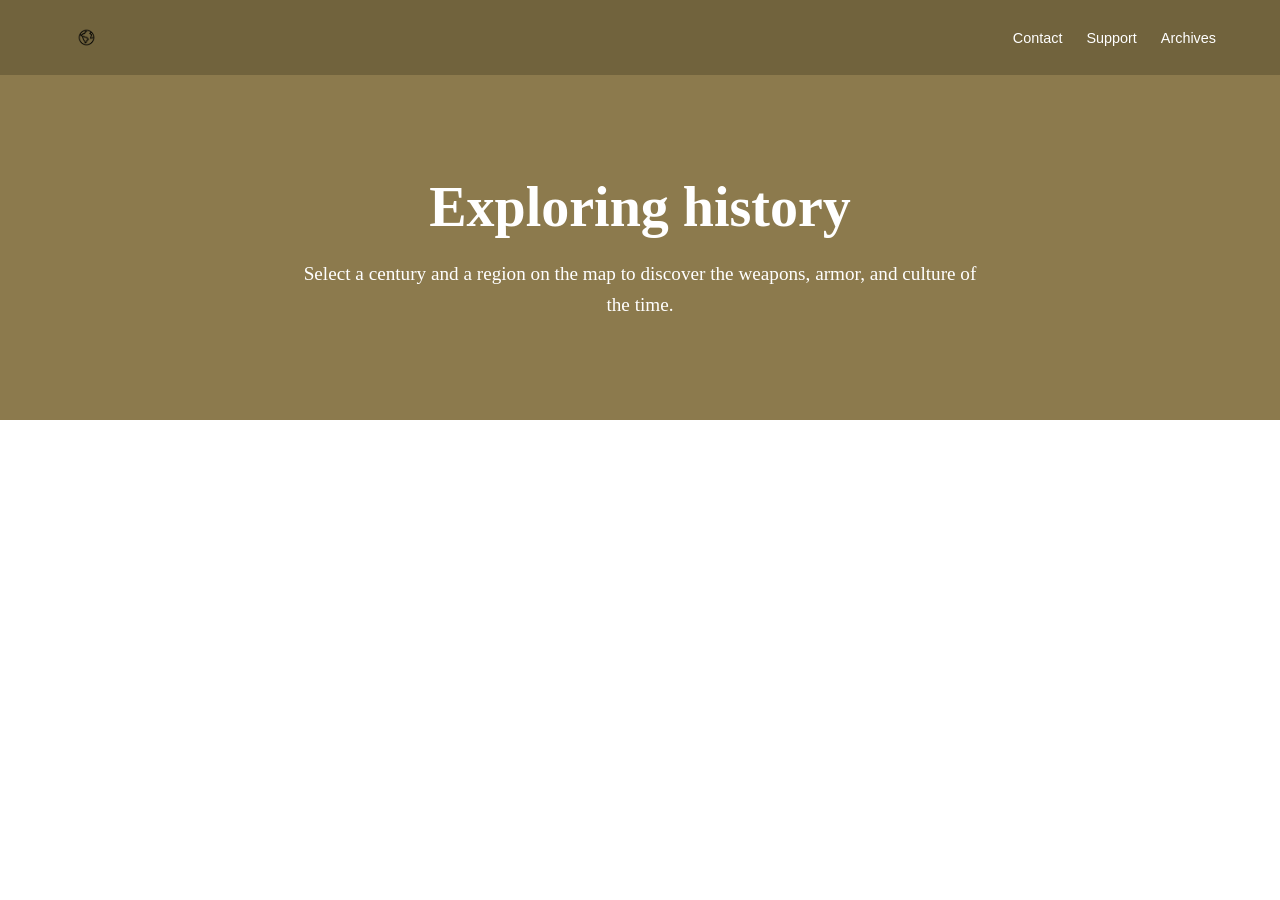
==== html/index.html @ c7e79646 "Created header + hero, subject to change" ====
<!DOCTYPE html>
<html lang="en">
<head>
    <meta charset="UTF-8">
    <meta name="viewport" content="width=device-width, initial-scale=1.0">
    <title>Codex</title>
    <link rel="stylesheet" href="../css/style.css">
</head>
<body>
    <header>
    <div class="logo-container">
        <img src="../Assets/MiniWorld.png" class="header-logo">
        <span class="site-name"></span>
    </div>
    <nav>
        <a href="#">Contact</a>
        <a href="#">Support</a>
        <a href="#">Archives</a>
    </nav>
    </header>

    <section class="hero">
    <h1>Exploring history</h1>
    <p>Select a century and a region on the map to discover the weapons, armor, and culture of the time.</p>
    </section>

    <section>

    </section>
    <main>

    </main>
    <section>

    </section>
</body>
</html>
---- css/style.css ----
* {
    margin: 0;
    padding: 0;
    box-sizing: border-box;
}


header {
    background-color: rgb(113, 99, 61);
    display: flex;
    justify-content: space-between;
    align-items: center;
    padding: 15px 5%;
}

.logo-container {
    display: flex;
    align-items: center;
    gap: 15px;
}

.header-logo {
    height: 45px;
    width: auto;
}

.site-name {
    font-weight: bold;
    color: white;
    letter-spacing: 2px;
    font-family: serif;
}

nav a {
    color: white;
    text-decoration: none;
    margin-left: 20px;
    font-family: sans-serif;
    font-size: 0.9rem;
}

/* 2. Hero Section Styles */
.hero {
    background-color: rgb(140, 122, 77);
    text-align: center;
    padding: 100px 20px;
    color: white;
    font-family: serif;
}

.hero h1 {
    font-size: 3.5rem;
    margin-bottom: 20px;
}

.hero p {
    font-size: 1.2rem;
    max-width: 700px;
    margin: 0 auto;
    line-height: 1.6;
}
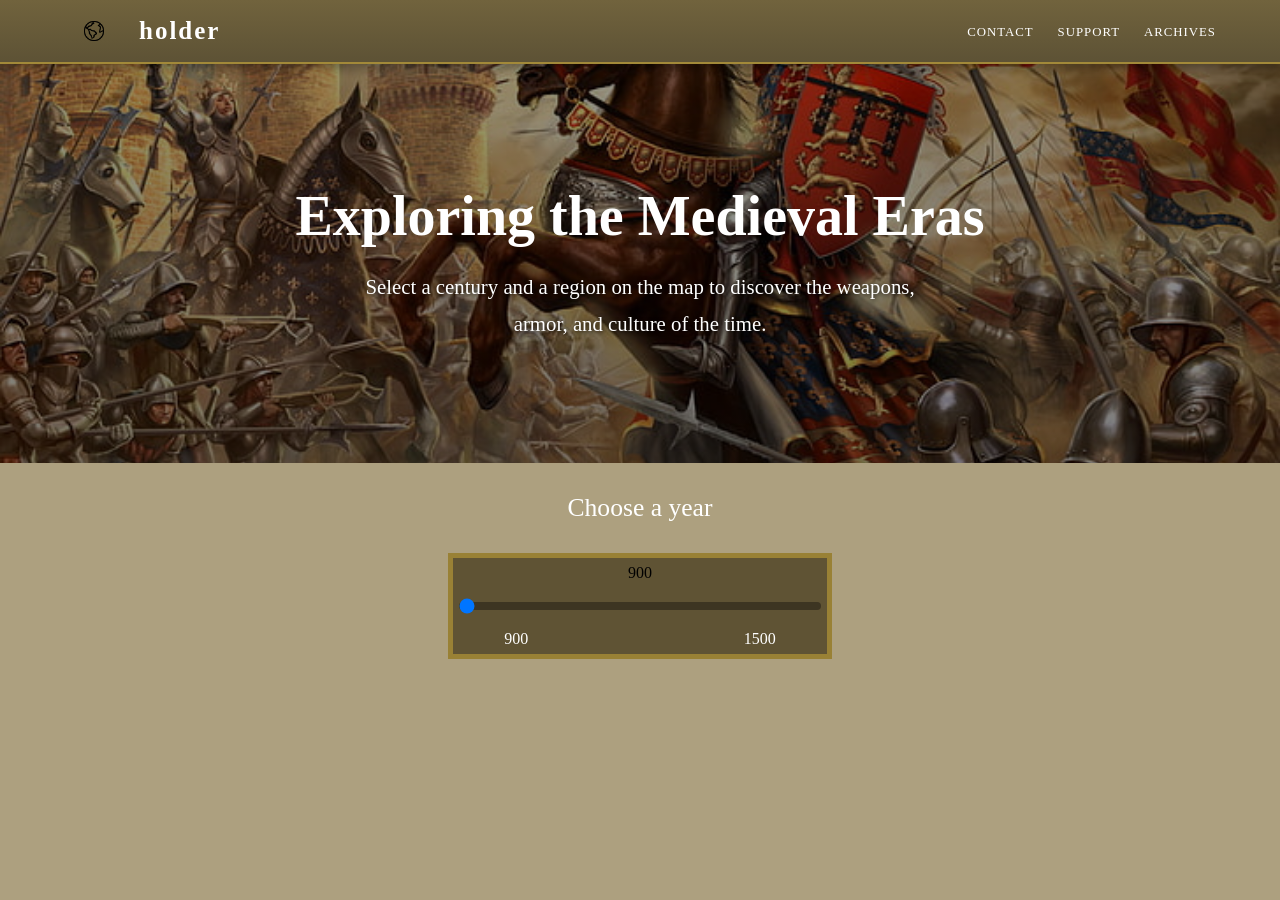
==== commit 034256e5: "added timeline" ====
--- a/html/index.html
+++ b/html/index.html
@@ -10,7 +10,7 @@
     <header>
     <div class="logo-container">
         <img src="../Assets/MiniWorld.png" class="header-logo">
-        <span class="site-name"></span>
+        <span class="site-name">holder</span>
     </div>
     <nav>
         <a href="#">Contact</a>
@@ -20,18 +20,24 @@
     </header>
 
     <section class="hero">
-    <h1>Exploring history</h1>
-    <p>Select a century and a region on the map to discover the weapons, armor, and culture of the time.</p>
+        <div class="hero-bg"></div> <h1>Exploring the Medieval Eras</h1>
+        <p>Select a century and a region on the map to discover the weapons, armor, and culture of the time.</p>
     </section>
 
-    <section>
+    <p class="before-time">Choose a year</p>
 
-    </section>
-    <main>
-
-    </main>
-    <section>
-
-    </section>
+    <div class="timeline-container">
+        <div class="slider-wrapper">
+            <div id="bubble" class="year-bubble">900</div> </div>
+            <input type="range" min="900" max="1500" value="900" class="timeline-slider" id="year-slider">
+        
+            <div class="timeline-markers">
+                <span>900</span>
+                <span>1500</span>
+            </div>
+        </div>
+    </div>
+   <main>
 </body>
+   </main>
 </html>
--- a/css/style.css
+++ b/css/style.css
@@ -1,3 +1,7 @@
+body {
+    background-color: rgb(173, 160, 127);
+    
+}
 
 * {
     margin: 0;
@@ -11,7 +15,12 @@
     display: flex;
     justify-content: space-between;
     align-items: center;
-    padding: 15px 5%;
+    padding: 1px 5%;
+    position: sticky;
+    background: linear-gradient(to bottom, rgb(113, 99, 61), rgb(93, 82, 53));
+    border-bottom: 2px solid rgba(212, 175, 55, 0.5);
+    box-shadow: 0 4px 10px rgba(0, 0, 0, 0.3);
+    z-index: 10;
 }
 
 .logo-container {
@@ -21,7 +30,7 @@
 }
 
 .header-logo {
-    height: 45px;
+    height: 60px;
     width: auto;
 }
 
@@ -30,23 +39,74 @@
     color: white;
     letter-spacing: 2px;
     font-family: serif;
+    font-size: 25px;
 }
 
 nav a {
     color: white;
     text-decoration: none;
     margin-left: 20px;
-    font-family: sans-serif;
-    font-size: 0.9rem;
+    font-family: serif;
+    font-size: 1rem;
+    text-transform: uppercase;
+    letter-spacing: 1px;
+    font-size: 0.8rem;
+    transition: color 0.3s ease;
+}
+nav a:hover {
+    color: #d4af37;
 }
 
-/* 2. Hero Section Styles */
 .hero {
-    background-color: rgb(140, 122, 77);
+    position: relative;
     text-align: center;
-    padding: 100px 20px;
+    padding: 120px 20px;
     color: white;
     font-family: serif;
+    overflow: hidden;
+    margin-bottom: 20px;
+}
+
+.hero-bg {
+    position: absolute;
+    top: 0;
+    left: 0;
+    width: 100%;
+    height: 100%;
+    background: linear-gradient(rgba(0, 0, 0, 0.4), rgba(0, 0, 0, 0.515)), 
+                url("../Assets/HeroBackground.jpg") center/cover no-repeat;
+    z-index: 0;
+    transition: transform 2s ease;
+}
+
+.hero::after {
+    content: "";
+    position: absolute;
+    top: 0;
+    left: 0;
+    width: 100%;
+    height: 100%;
+
+    background: linear-gradient(to bottom, rgba(0,0,0,0) 30%, rgba(30, 30, 25, 0.516) 100%);
+    
+
+    opacity: 0; 
+    
+    transition: opacity 0.8s ease; 
+    z-index: 1;
+}
+
+.hero:hover .hero-bg {
+    transform: scale(1.1); 
+}
+
+.hero:hover::after {
+    opacity: 1; 
+}
+
+.hero h1, .hero p {
+    position: relative;
+    z-index: 2;
 }
 
 .hero h1 {
@@ -55,8 +115,79 @@
 }
 
 .hero p {
-    font-size: 1.2rem;
-    max-width: 700px;
+    font-size: 1.3rem;
+    line-height: 1.8;
+    max-width: 600px;
     margin: 0 auto;
-    line-height: 1.6;
+    text-shadow: 1px 1px 4px rgba(0, 0, 0, 0.8);
+}
+
+.before-time {
+    text-align: center;
+    margin-bottom: 30px;
+    margin-top: 30px;
+    color: white;
+    font-family: serif;
+    font-size: 1.6rem;
+}
+/* the time thing*/
+
+.timeline-container {
+    display: flex;
+    flex-direction: column;
+    position: relative; 
+    width: 30%;
+    max-width: 1000px;
+    margin: 0 auto; 
+    padding: 6px;
+    align-items: center;
+    background-color: rgb(95, 83, 52);
+    border: 5px solid rgba(212, 175, 55, 0.5);
+}
+
+.timeline-slider {
+    -webkit-appearance: none;
+    appearance: none;
+    width: 70%;
+    height: 10px;
+    background: #3d3522;
+    border-radius: 5px;
+    outline: none;
+    cursor: pointer;
+    margin: 20px 0;
+}
+
+.timeline-markers {
+    display: flex;
+    color: white;
+    justify-content: space-between;
+    width: 75%
+}
+.slider-wrapper {
+    display: flex;
+    align-items: center; /* Vertically aligns text and slider */
+    justify-content: center;
+    gap: 20px;           /* Space between the years and the slider bar */
+    width: 100%;
+    position: relative;
+}
+
+.input-container {
+    position: relative;
+    flex-grow: 1;        /* This makes the slider bar stretch to fill the space */
+}
+
+.timeline-slider {
+    width: 100%;         /* Ensures the bar fills the flex space */
+    -webkit-appearance: none;
+    height: 8px;
+    background: #3d3522;
+    border-radius: 5px;
+}
+
+.year-label {
+    color: white;
+    font-family: serif;
+    font-weight: bold;
+    min-width: 40px;     /* Keeps the labels from shifting */
 }
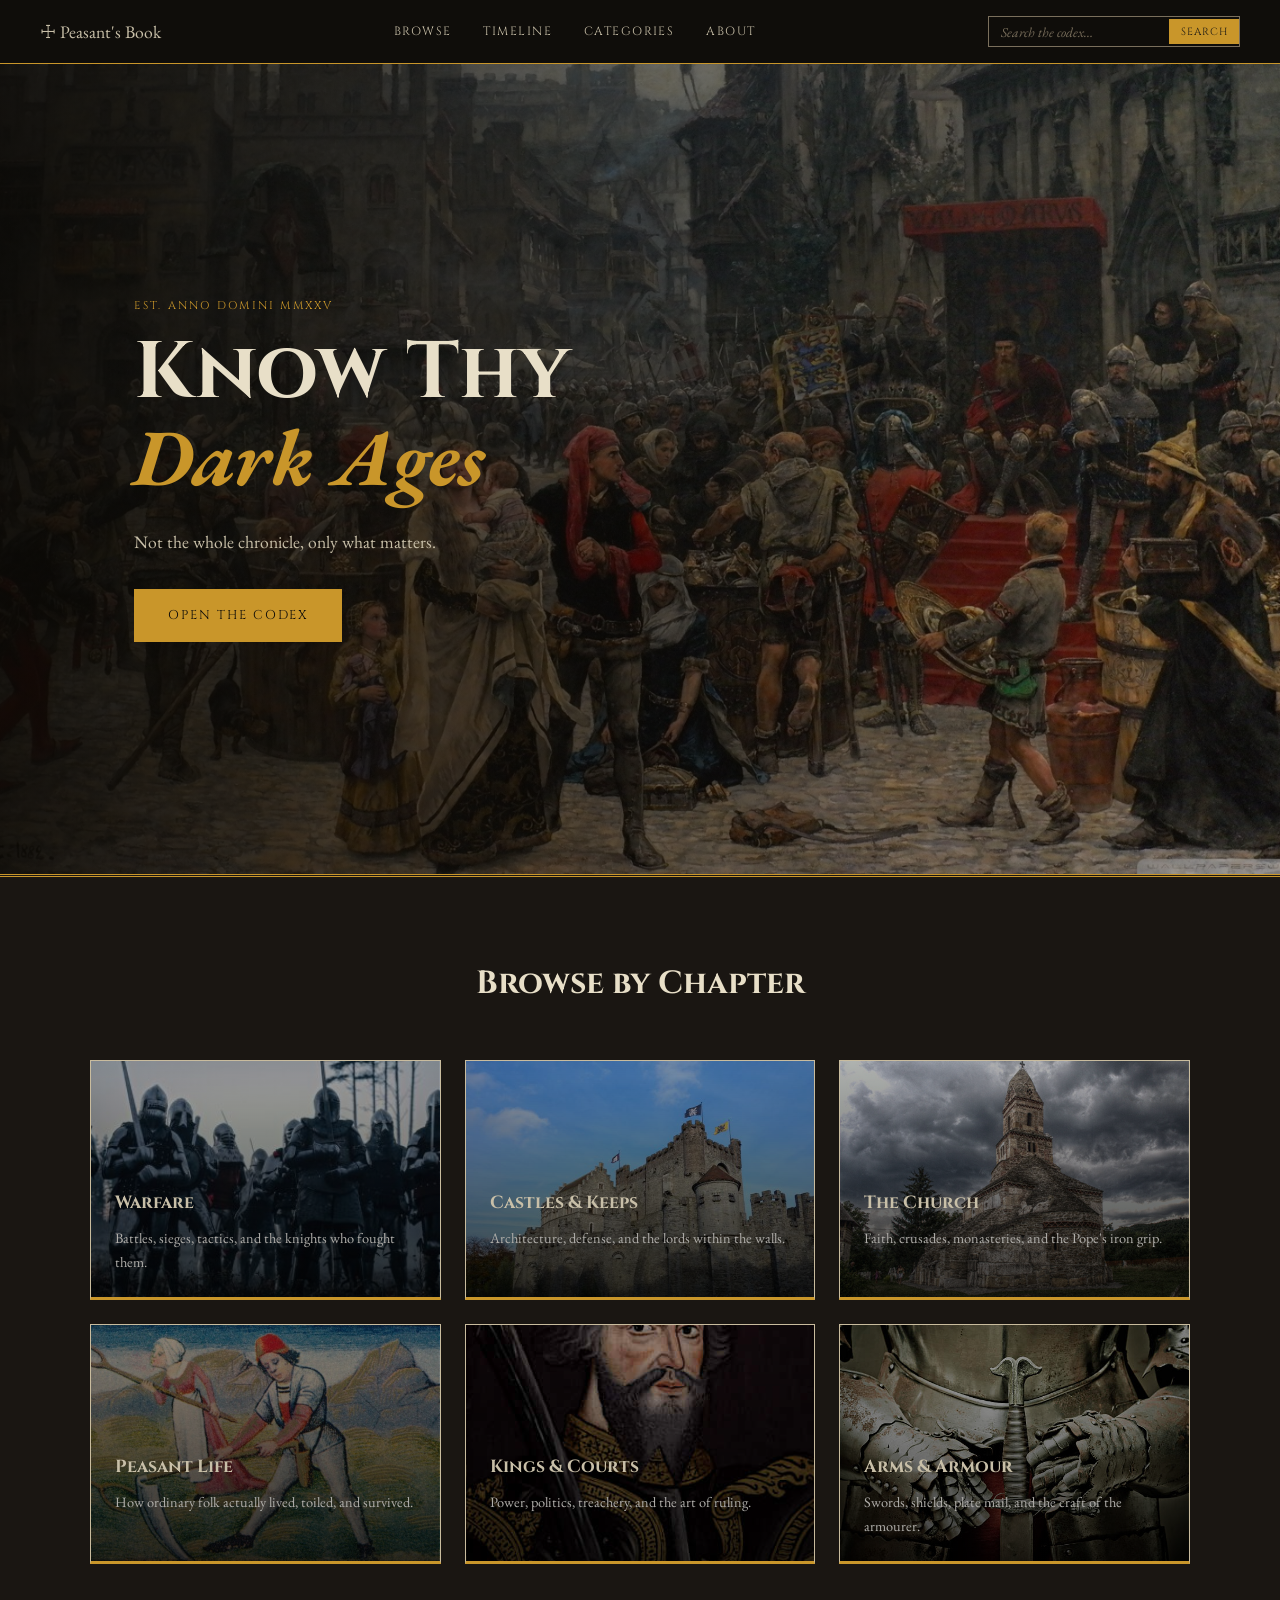
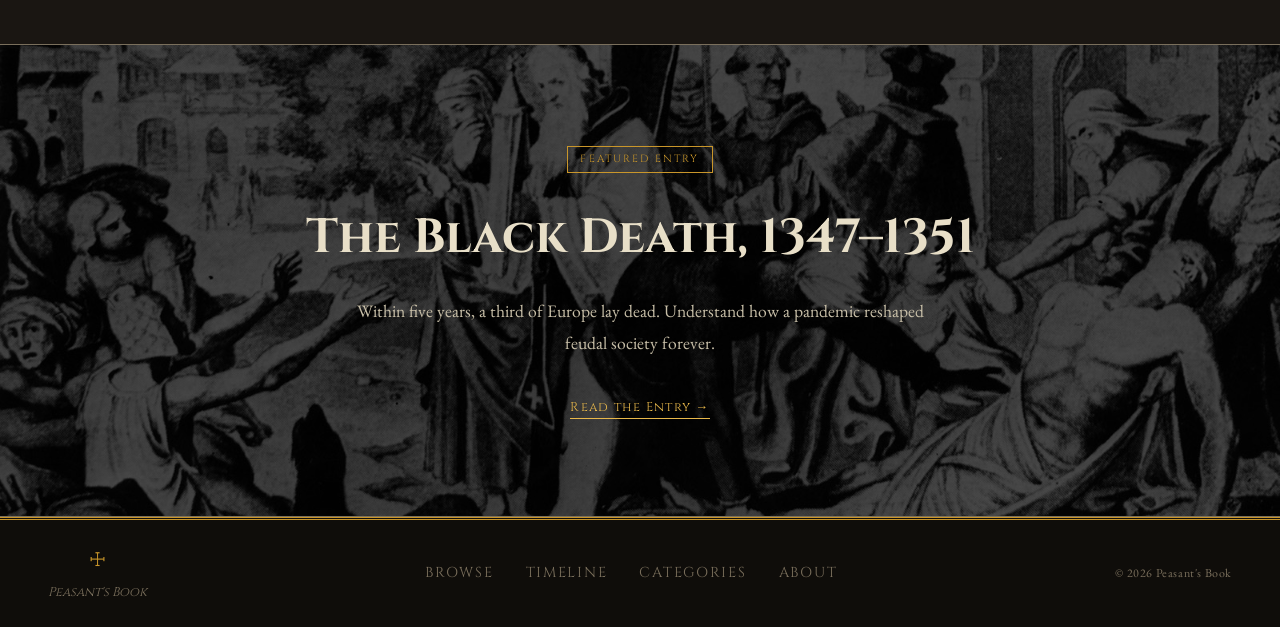
==== commit c124ff4d: "redesign" ====
--- a/html/index.html
+++ b/html/index.html
@@ -3,41 +3,112 @@
 <head>
     <meta charset="UTF-8">
     <meta name="viewport" content="width=device-width, initial-scale=1.0">
-    <title>Codex</title>
+    <title>Peasant's Book — A Medieval Codex</title>
+    <link rel="preconnect" href="https://fonts.googleapis.com">
+    <link rel="preconnect" href="https://fonts.gstatic.com" crossorigin>
+    <link href="https://fonts.googleapis.com/css2?family=Cinzel:wght@400;700&family=EB+Garamond:ital,wght@0,400;1,400&display=swap" rel="stylesheet">
     <link rel="stylesheet" href="../css/style.css">
 </head>
 <body>
     <header>
-    <div class="logo-container">
-        <img src="../Assets/MiniWorld.png" class="header-logo">
-        <span class="site-name">holder</span>
-    </div>
-    <nav>
-        <a href="#">Contact</a>
-        <a href="#">Support</a>
-        <a href="#">Archives</a>
-    </nav>
+        <div class="header-inner">
+            <div class="logo">
+                <span>☩</span>
+                <span>Peasant's Book</span>
+            </div>
+
+            <nav>
+                <a href="#">Browse</a>
+                <a href="#">Timeline</a>
+                <a href="#">Categories</a>
+                <a href="#">About</a>
+            </nav>
+
+            <div class="nav-search">
+                <input type="text" placeholder="Search the codex…">
+                <button>Search</button>
+            </div>
+        </div>
     </header>
 
     <section class="hero">
-        <div class="hero-bg"></div> <h1>Exploring the Medieval Eras</h1>
-        <p>Select a century and a region on the map to discover the weapons, armor, and culture of the time.</p>
+        <div class="hero-overlay"></div>
+        <div class="hero-content">
+            <p>Est. Anno Domini MMXXV</p>
+            <h1>Know Thy <em>Dark Ages</em></h1>
+            <p>Not the whole chronicle, only what matters.</p>
+            <a href="#">Open the Codex</a>
+        </div>
     </section>
 
-    <p class="before-time">Choose a year</p>
+    <section class="categories">
 
-    <div class="timeline-container">
-        <div class="slider-wrapper">
-            <div id="bubble" class="year-bubble">900</div> </div>
-            <input type="range" min="900" max="1500" value="900" class="timeline-slider" id="year-slider">
-        
-            <div class="timeline-markers">
-                <span>900</span>
-                <span>1500</span>
+        <h2>Browse by Chapter</h2>
+
+        <div class="cards-grid">
+
+            <div class="card card-warfare">
+                <h3>Warfare</h3>
+                <p>Battles, sieges, tactics, and the knights who fought them.</p>
+            </div>
+
+            <div class="card card-castles">
+                <h3>Castles & Keeps</h3>
+                <p>Architecture, defense, and the lords within the walls.</p>
+            </div>
+
+            <div class="card card-church">
+                <h3>The Church</h3>
+                <p>Faith, crusades, monasteries, and the Pope's iron grip.</p>
+            </div>
+
+            <div class="card card-peasant">
+                <h3>Peasant Life</h3>
+                <p>How ordinary folk actually lived, toiled, and survived.</p>
+            </div>
+
+            <div class="card card-kings">
+                <h3>Kings & Courts</h3>
+                <p>Power, politics, treachery, and the art of ruling.</p>
+            </div>
+
+            <div class="card card-arms">
+                <h3>Arms & Armour</h3>
+                <p>Swords, shields, plate mail, and the craft of the armourer.</p>
             </div>
         </div>
-    </div>
-   <main>
+
+    </section>
+
+    <section class="featured">
+
+        <span>Featured Entry</span>
+        <h2>The Black Death, 1347–1351</h2>
+        <p>Within five years, a third of Europe lay dead. Understand how a pandemic reshaped feudal society forever.</p>
+        <a href="#">Read the Entry →</a>
+
+    </section>
+
+    <footer>
+
+        <div class="footer-inner">
+
+            <div class="footer-brand">
+                <span>☩</span>
+                <p>Peasant's Book</p>
+            </div>
+
+            <nav class="footer-nav">
+                <a href="#">Browse</a>
+                <a href="#">Timeline</a>
+                <a href="#">Categories</a>
+                <a href="#">About</a>
+            </nav>
+
+            <p class="footer-copy">© 2026 Peasant's Book</p>
+
+        </div>
+
+    </footer>
 </body>
-   </main>
 </html>
--- a/css/style.css
+++ b/css/style.css
@@ -1,193 +1,408 @@
-body {
-    background-color: rgb(173, 160, 127);
-    
-}
-
-* {
+:root {
+    --bg-dark:     #0f0d0a;
+    --parchment:   #e8dfc8;
+    --gold:        #c9962a;
+    --gold-light:  #e8b84b;
+    --ink:         #1e1a14;
+    --text-light:  #c8bfa8;
+    --text-dim:    #7a6f5c;
+
+    --font-display: 'Cinzel', serif;
+    --font-body:    'EB Garamond', serif;
+}
+
+*, *::before, *::after {
+    box-sizing: border-box;
     margin: 0;
     padding: 0;
-    box-sizing: border-box;
-}
-
+}
+
+body {
+    background-color: var(--bg-dark);
+    color: var(--text-light);
+    font-family: var(--font-body);
+    font-size: 1.1rem;
+    line-height: 1.7;
+}
+
+a {
+    color: inherit;
+    text-decoration: none;
+}
 
 header {
-    background-color: rgb(113, 99, 61);
-    display: flex;
+    background-color: var(--bg-dark);
+    border-bottom: 1px solid var(--gold);
+    padding: 1rem 2rem;
+}
+
+.header-inner {
+    display: flex;
+    align-items: center;
     justify-content: space-between;
+    max-width: 1200px;
+    margin: 0 auto;
+}
+
+nav {
+    display: flex;
+    gap: 2rem;
+}
+
+nav a {
+    font-family: var(--font-display);
+    font-size: 0.75rem;
+    letter-spacing: 0.12em;
+    text-transform: uppercase;
+    color: var(--text-light);
+}
+
+nav a:hover {
+    color: var(--gold-light);
+}
+
+.nav-search {
+    display: flex;
     align-items: center;
-    padding: 1px 5%;
-    position: sticky;
-    background: linear-gradient(to bottom, rgb(113, 99, 61), rgb(93, 82, 53));
-    border-bottom: 2px solid rgba(212, 175, 55, 0.5);
-    box-shadow: 0 4px 10px rgba(0, 0, 0, 0.3);
-    z-index: 10;
-}
-
-.logo-container {
+    border: 1px solid var(--text-dim);
+    overflow: hidden;
+}
+
+.nav-search input {
+    background: transparent;
+    border: none;
+    outline: none;
+    color: var(--text-light);
+    font-family: var(--font-body);
+    font-style: italic;
+    font-size: 0.85rem;
+    padding: 0.35rem 0.7rem;
+    width: 180px;
+}
+
+.nav-search input::placeholder {
+    color: var(--text-dim);
+}
+
+.nav-search button {
+    background: var(--gold);
+    border: none;
+    cursor: pointer;
+    padding: 0.35rem 0.7rem;
+    color: var(--ink);
+    font-family: var(--font-display);
+    font-size: 0.65rem;
+    letter-spacing: 0.1em;
+    text-transform: uppercase;
+}
+
+.nav-search button:hover {
+    background: var(--gold-light);
+}
+
+.nav-search:focus-within {
+    border-color: var(--gold);
+}
+
+.hero {
+    min-height: 90vh;
     display: flex;
     align-items: center;
-    gap: 15px;
-}
-
-.header-logo {
-    height: 60px;
-    width: auto;
-}
-
-.site-name {
-    font-weight: bold;
-    color: white;
-    letter-spacing: 2px;
-    font-family: serif;
-    font-size: 25px;
-}
-
-nav a {
-    color: white;
-    text-decoration: none;
-    margin-left: 20px;
-    font-family: serif;
-    font-size: 1rem;
-    text-transform: uppercase;
-    letter-spacing: 1px;
-    font-size: 0.8rem;
-    transition: color 0.3s ease;
-}
-nav a:hover {
-    color: #d4af37;
-}
-
-.hero {
+    background-color: #2a1f10;
+    background-image: url('../Assets/hero-bg-v2.jpg');
+    background-size: cover;
+    background-position: center;
     position: relative;
-    text-align: center;
-    padding: 120px 20px;
-    color: white;
-    font-family: serif;
-    overflow: hidden;
-    margin-bottom: 20px;
-}
-
-.hero-bg {
+}
+
+.hero-overlay {
     position: absolute;
     top: 0;
     left: 0;
-    width: 100%;
-    height: 100%;
-    background: linear-gradient(rgba(0, 0, 0, 0.4), rgba(0, 0, 0, 0.515)), 
-                url("../Assets/HeroBackground.jpg") center/cover no-repeat;
-    z-index: 0;
-    transition: transform 2s ease;
-}
-
-.hero::after {
-    content: "";
-    position: absolute;
-    top: 0;
-    left: 0;
-    width: 100%;
-    height: 100%;
-
-    background: linear-gradient(to bottom, rgba(0,0,0,0) 30%, rgba(30, 30, 25, 0.516) 100%);
-    
-
-    opacity: 0; 
-    
-    transition: opacity 0.8s ease; 
+    right: 0;
+    bottom: 0;
+    background: linear-gradient(
+        to right,
+        rgba(10, 8, 5, 0.92) 0%,
+        rgba(10, 8, 5, 0.3) 100%
+    );
+}
+
+.hero-content {
+    position: relative;
     z-index: 1;
-}
-
-.hero:hover .hero-bg {
-    transform: scale(1.1); 
-}
-
-.hero:hover::after {
-    opacity: 1; 
-}
-
-.hero h1, .hero p {
-    position: relative;
-    z-index: 2;
-}
-
-.hero h1 {
-    font-size: 3.5rem;
-    margin-bottom: 20px;
-}
-
-.hero p {
-    font-size: 1.3rem;
+    padding: 4rem 2rem;
+    max-width: 580px;
+    margin-left: 8vw;
+}
+
+.hero-content p:first-child {
+    font-family: var(--font-display);
+    font-size: 0.7rem;
+    letter-spacing: 0.2em;
+    text-transform: uppercase;
+    color: var(--gold);
+    margin-bottom: 1rem;
+}
+
+.hero-content h1 {
+    font-family: var(--font-display);
+    font-size: 5rem;
+    color: var(--parchment);
+    line-height: 1.05;
+    margin-bottom: 1.5rem;
+}
+
+.hero-content h1 em {
+    color: var(--gold);
+    font-family: var(--font-body);
+    font-style: italic;
+}
+
+.hero-content p:last-of-type {
+    color: var(--text-light);
+    max-width: 420px;
+    margin-bottom: 2rem;
+}
+
+.hero-content a {
+    display: inline-block;
+    font-family: var(--font-display);
+    font-size: 0.8rem;
+    letter-spacing: 0.15em;
+    text-transform: uppercase;
+    color: var(--bg-dark);
+    background-color: var(--gold);
+    padding: 0.85rem 2rem;
+    border: 2px solid var(--gold);
+    transition: 0.4s;
+}
+
+.hero-content a:hover {
+    background-color: transparent;
+    color: var(--gold-light);
+    border-color: var(--gold-light);
+}
+
+.categories {
+    background-color: #1a1612;
+    border-top: 3px double var(--gold);
+    padding: 5rem 2rem;
+}
+
+.categories h2 {
+    font-family: var(--font-display);
+    font-size: 2rem;
+    color: var(--parchment);
+    text-align: center;
+    margin-bottom: 3rem;
+}
+
+.cards-grid {
+    display: grid;
+    grid-template-columns: repeat(3, 1fr);
+    gap: 1.5rem;
+    max-width: 1100px;
+    margin: 0 auto;
+}
+
+.card {
+    color: var(--text-light);
+    padding: 8rem 1.5rem 1.5rem;
+    border: 1px solid #c9bc9e;
+    border-bottom: 3px solid var(--gold);
+    transition: transform 0.25s ease, box-shadow 0.25s ease;
+}
+
+.card-warfare {
+    background-image: linear-gradient(
+        to bottom,
+        rgba(0, 0, 0, 0.3) 0%,
+        rgba(0, 0, 0, 0.75) 100%
+    ), url('../Assets/warfare.jpg');
+    background-size: cover;
+    background-position: center;
+}
+
+.card-castles {
+    background-image: linear-gradient(
+        to bottom,
+        rgba(0, 0, 0, 0.3) 0%,
+        rgba(0, 0, 0, 0.75) 100%
+    ), url('../Assets/castles.jpg');
+    background-size: cover;
+    background-position: center;
+}
+
+.card-church {
+    background-image: linear-gradient(
+        to bottom,
+        rgba(0, 0, 0, 0.3) 0%,
+        rgba(0, 0, 0, 0.75) 100%
+    ), url('../Assets/church.jpg');
+    background-size: cover;
+    background-position: center;
+}
+
+.card-peasant {
+    background-image: linear-gradient(
+        to bottom,
+        rgba(0, 0, 0, 0.3) 0%,
+        rgba(0, 0, 0, 0.75) 100%
+    ), url('../Assets/peasant.jpg');
+    background-size: cover;
+    background-position: center;
+}
+
+.card-kings {
+    background-image: linear-gradient(
+        to bottom,
+        rgba(0, 0, 0, 0.3) 0%,
+        rgba(0, 0, 0, 0.75) 100%
+    ), url('../Assets/kings.jpg');
+    background-size: cover;
+    background-position: center;
+}
+
+.card-arms {
+    background-image: linear-gradient(
+        to bottom,
+        rgba(0, 0, 0, 0.3) 0%,
+        rgba(0, 0, 0, 0.75) 100%
+    ), url('../Assets/arms.jpg');
+    background-size: cover;
+    background-position: center;
+}
+
+.card h3 {
+    font-family: var(--font-display);
+    font-size: 1.1rem;
+    margin-bottom: 0.5rem;
+}
+
+.card p {
+    font-size: 0.9rem;
+    line-height: 1.6;
+    color: #b0aeaa;
+}
+
+.card:hover {
+    transform: translateY(-4px);
+    box-shadow: 0 12px 30px rgba(0, 0, 0, 0.5);
+}
+
+.featured {
+    background-color: var(--bg-dark);
+    background-image: linear-gradient(
+        rgba(0, 0, 0, 0.7) 0%,
+        rgba(0, 0, 0, 0.7) 100%
+    ), url('../Assets/black-death.jpg');
+    background-size: cover;
+    background-position: center;
+    border-top: 1px solid var(--text-dim);
+    border-bottom: 1px solid var(--text-dim);
+    padding: 6rem 2rem;
+    text-align: center;
+}
+
+.featured span {
+    display: inline-block;
+    font-family: var(--font-display);
+    font-size: 0.65rem;
+    letter-spacing: 0.2em;
+    text-transform: uppercase;
+    color: var(--gold);
+    border: 1px solid var(--gold);
+    padding: 0.25rem 0.8rem;
+    margin-bottom: 1.5rem;
+}
+
+.featured h2 {
+    font-family: var(--font-display);
+    font-size: clamp(1.8rem, 5vw, 3rem);
+    color: var(--parchment);
+    margin-bottom: 1rem;
+}
+
+.featured p {
+    color: var(--text-light);
+    max-width: 600px;
+    margin: 0 auto 2rem;
     line-height: 1.8;
-    max-width: 600px;
+}
+
+.featured a {
+    font-family: var(--font-display);
+    font-size: 0.8rem;
+    letter-spacing: 0.1em;
+    color: var(--gold-light);
+    border-bottom: 1px solid var(--gold-light);
+    padding-bottom: 2px;
+}
+
+.featured a:hover {
+    color: var(--parchment);
+    border-color: var(--parchment);
+}
+
+footer {
+    background-color: var(--bg-dark);
+    border-top: 3px double var(--gold);
+    padding: 1.5rem 3rem;
+}
+
+.footer-inner {
+    display: flex;
+    align-items: center;
+    justify-content: space-between;
+    max-width: 1200px;
     margin: 0 auto;
-    text-shadow: 1px 1px 4px rgba(0, 0, 0, 0.8);
-}
-
-.before-time {
+}
+
+.footer-brand {
+    display: flex;
+    flex-direction: column;
+    align-items: center;
+    gap: 0.3rem;
     text-align: center;
-    margin-bottom: 30px;
-    margin-top: 30px;
-    color: white;
-    font-family: serif;
-    font-size: 1.6rem;
-}
-/* the time thing*/
-
-.timeline-container {
-    display: flex;
-    flex-direction: column;
-    position: relative; 
-    width: 30%;
-    max-width: 1000px;
-    margin: 0 auto; 
-    padding: 6px;
-    align-items: center;
-    background-color: rgb(95, 83, 52);
-    border: 5px solid rgba(212, 175, 55, 0.5);
-}
-
-.timeline-slider {
-    -webkit-appearance: none;
-    appearance: none;
-    width: 70%;
-    height: 10px;
-    background: #3d3522;
-    border-radius: 5px;
-    outline: none;
-    cursor: pointer;
-    margin: 20px 0;
-}
-
-.timeline-markers {
-    display: flex;
-    color: white;
-    justify-content: space-between;
-    width: 75%
-}
-.slider-wrapper {
-    display: flex;
-    align-items: center; /* Vertically aligns text and slider */
-    justify-content: center;
-    gap: 20px;           /* Space between the years and the slider bar */
-    width: 100%;
-    position: relative;
-}
-
-.input-container {
-    position: relative;
-    flex-grow: 1;        /* This makes the slider bar stretch to fill the space */
-}
-
-.timeline-slider {
-    width: 100%;         /* Ensures the bar fills the flex space */
-    -webkit-appearance: none;
-    height: 8px;
-    background: #3d3522;
-    border-radius: 5px;
-}
-
-.year-label {
-    color: white;
-    font-family: serif;
-    font-weight: bold;
-    min-width: 40px;     /* Keeps the labels from shifting */
+}
+
+.footer-brand span {
+    font-size: 1.2rem;
+    color: var(--gold);
+}
+
+.footer-brand p:first-of-type {
+    font-family: var(--font-display);
+    font-size: 0.9rem;
+    color: var(--gold);
+}
+
+.footer-brand p:last-of-type {
+    font-style: italic;
+    font-size: 0.8rem;
+    color: var(--text-dim);
+}
+
+.footer-nav {
+    display: flex;
+    gap: 2rem;
+}
+
+.footer-nav a {
+    font-family: var(--font-display);
+    font-size: 0.9rem;
+    letter-spacing: 0.12em;
+    text-transform: uppercase;
+    color: var(--text-dim);
+}
+
+.footer-nav a:hover {
+    color: var(--gold-light);
+}
+
+.footer-copy {
+    font-size: 0.75rem;
+    color: var(--text-dim);
+    letter-spacing: 0.05em;
 }
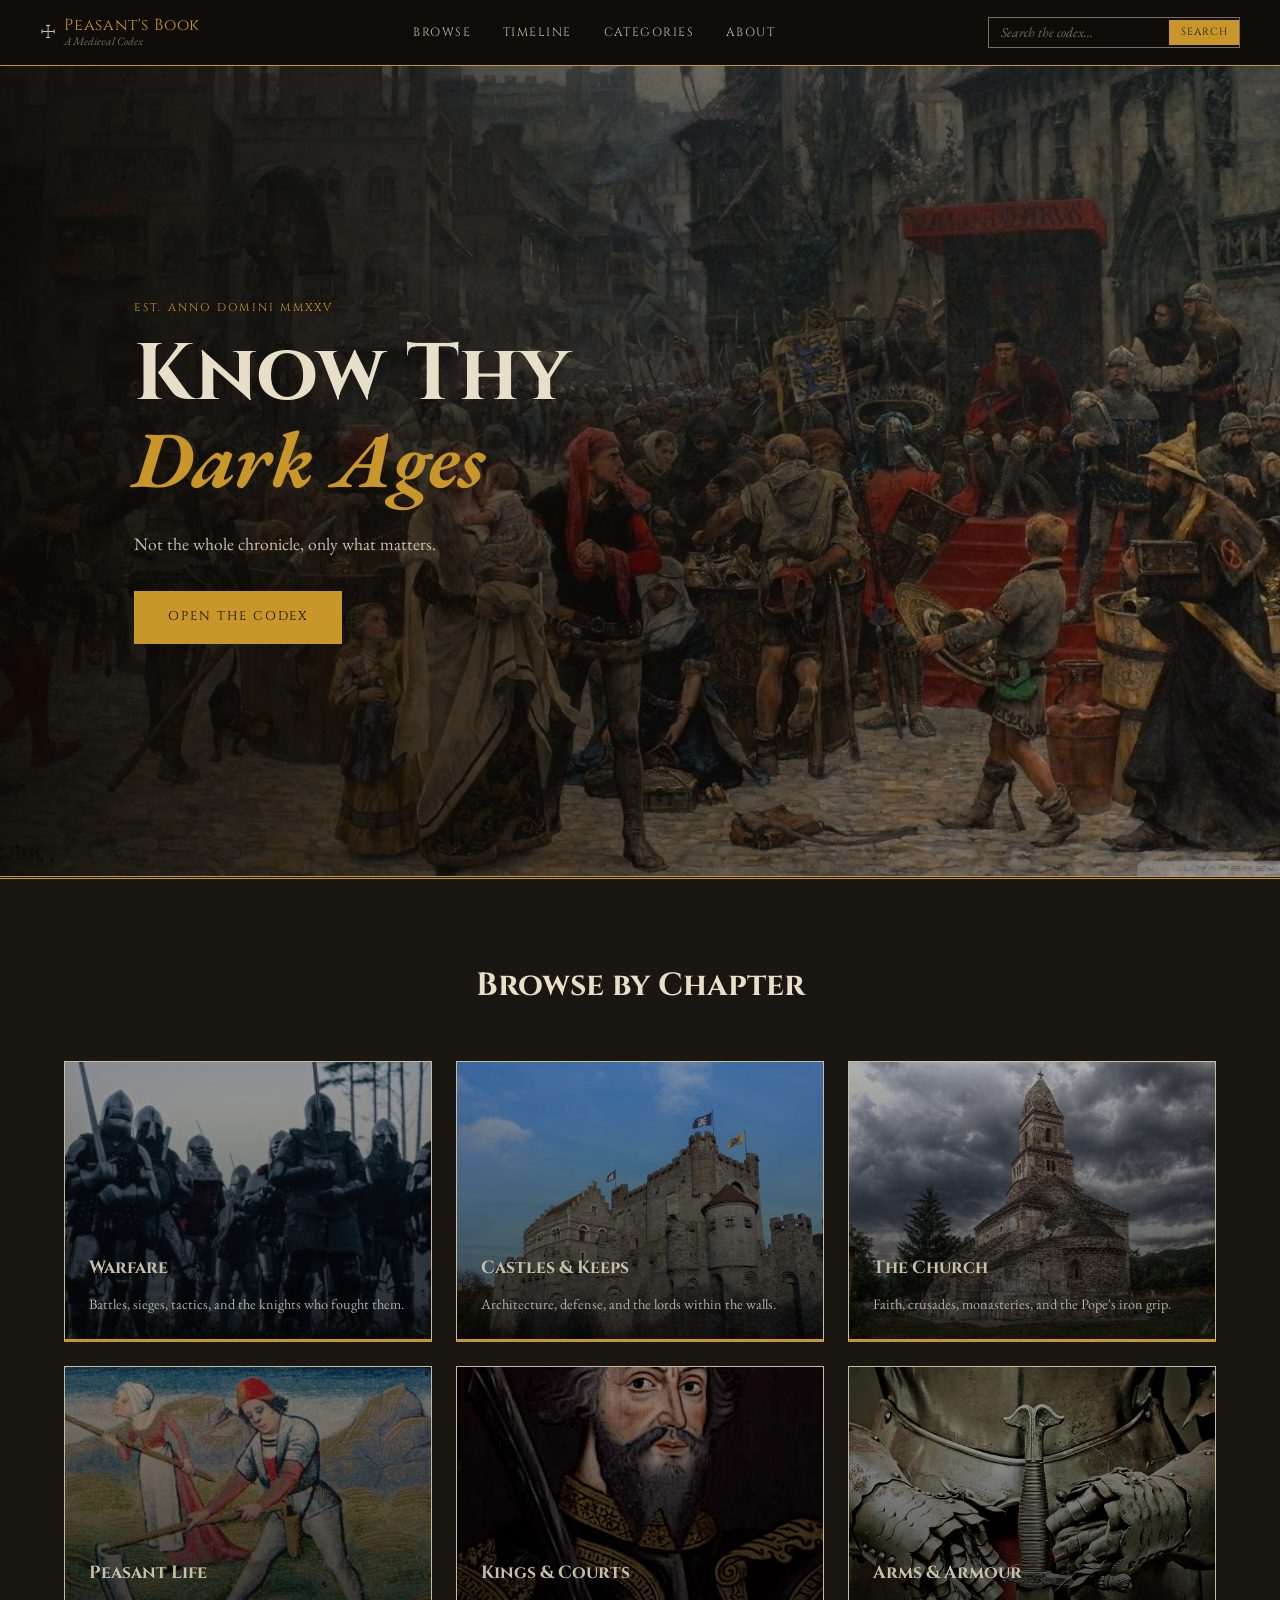
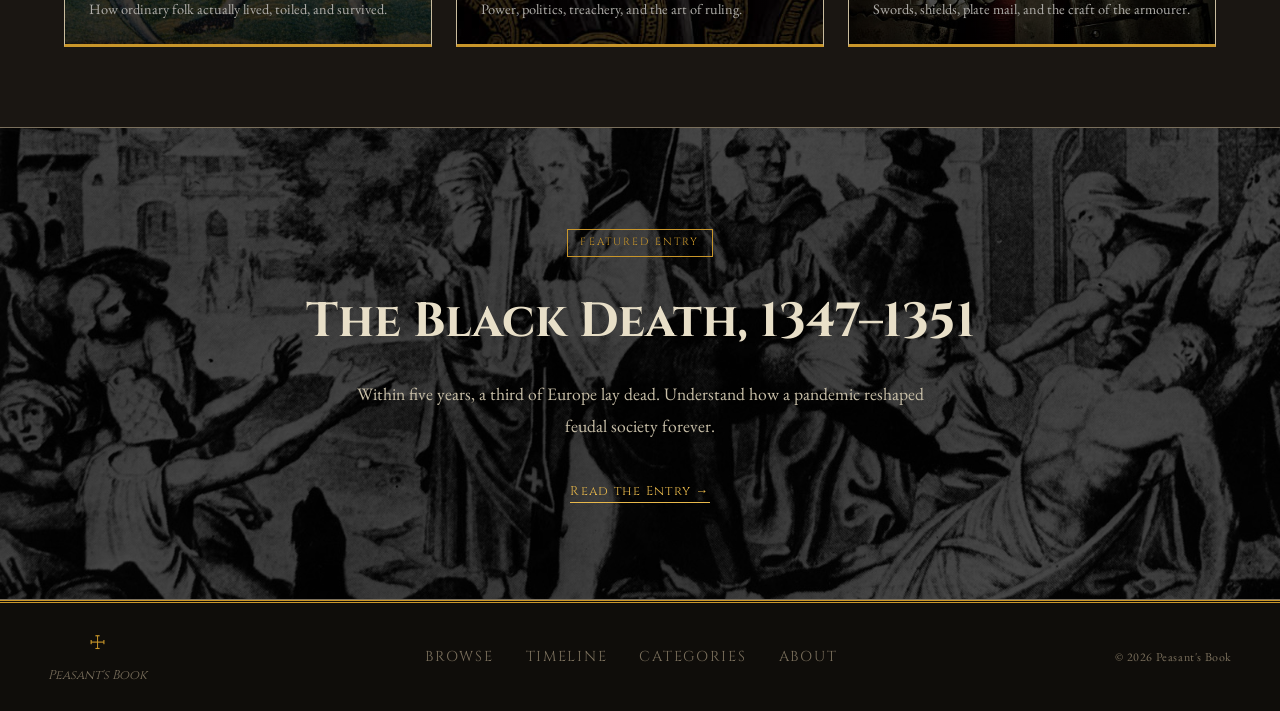
==== commit 53cfc368: "added javascript" ====
--- a/html/index.html
+++ b/html/index.html
@@ -12,16 +12,19 @@
 <body>
     <header>
         <div class="header-inner">
-            <div class="logo">
+            <a href="../html/index.html" class="logo">
                 <span>☩</span>
-                <span>Peasant's Book</span>
-            </div>
+                <div class="logo-text">
+                    <span>Peasant's Book</span>
+                    <span>A Medieval Codex</span>
+                </div>
+            </a>
 
             <nav>
-                <a href="#">Browse</a>
+                <a href="../html/browse.html">Browse</a>
                 <a href="#">Timeline</a>
                 <a href="#">Categories</a>
-                <a href="#">About</a>
+                <a href="../html/about.html">About</a>
             </nav>
 
             <div class="nav-search">
@@ -47,35 +50,35 @@
 
         <div class="cards-grid">
 
-            <div class="card card-warfare">
+            <a href="../html/entry.html" class="card card-warfare">
                 <h3>Warfare</h3>
                 <p>Battles, sieges, tactics, and the knights who fought them.</p>
-            </div>
+            </a>
 
-            <div class="card card-castles">
+            <a href="../html/entry.html" class="card card-castles">
                 <h3>Castles & Keeps</h3>
                 <p>Architecture, defense, and the lords within the walls.</p>
-            </div>
+            </a>
 
-            <div class="card card-church">
+            <a href="../html/entry.html" class="card card-church">
                 <h3>The Church</h3>
                 <p>Faith, crusades, monasteries, and the Pope's iron grip.</p>
-            </div>
+            </a>
 
-            <div class="card card-peasant">
+            <a href="../html/entry.html" class="card card-peasant">
                 <h3>Peasant Life</h3>
                 <p>How ordinary folk actually lived, toiled, and survived.</p>
-            </div>
+            </a>
 
-            <div class="card card-kings">
+            <a href="../html/entry.html" class="card card-kings">
                 <h3>Kings & Courts</h3>
                 <p>Power, politics, treachery, and the art of ruling.</p>
-            </div>
+            </a>
 
-            <div class="card card-arms">
+            <a href="../html/entry.html" class="card card-arms">
                 <h3>Arms & Armour</h3>
                 <p>Swords, shields, plate mail, and the craft of the armourer.</p>
-            </div>
+            </a>
         </div>
 
     </section>
@@ -85,7 +88,7 @@
         <span>Featured Entry</span>
         <h2>The Black Death, 1347–1351</h2>
         <p>Within five years, a third of Europe lay dead. Understand how a pandemic reshaped feudal society forever.</p>
-        <a href="#">Read the Entry →</a>
+        <a href="../html/entry.html">Read the Entry →</a>
 
     </section>
 
--- a/css/style.css
+++ b/css/style.css
@@ -42,6 +42,31 @@
     justify-content: space-between;
     max-width: 1200px;
     margin: 0 auto;
+}
+
+.logo {
+    display: flex;
+    align-items: center;
+    gap: 0.5rem;
+}
+
+.logo-text {
+    display: flex;
+    flex-direction: column;
+    line-height: 1.2;
+}
+
+.logo-text span:first-child {
+    font-family: var(--font-display);
+    font-size: 1rem;
+    color: var(--gold);
+    letter-spacing: 0.05em;
+}
+
+.logo-text span:last-child {
+    font-style: italic;
+    font-size: 0.7rem;
+    color: var(--text-dim);
 }
 
 nav {
@@ -187,7 +212,7 @@
 .categories {
     background-color: #1a1612;
     border-top: 3px double var(--gold);
-    padding: 5rem 2rem;
+    padding: 5rem 4rem;
 }
 
 .categories h2 {
@@ -202,13 +227,13 @@
     display: grid;
     grid-template-columns: repeat(3, 1fr);
     gap: 1.5rem;
-    max-width: 1100px;
+    max-width: 1400px;
     margin: 0 auto;
 }
 
 .card {
     color: var(--text-light);
-    padding: 8rem 1.5rem 1.5rem;
+    padding: 12rem 1.5rem 1.5rem;
     border: 1px solid #c9bc9e;
     border-bottom: 3px solid var(--gold);
     transition: transform 0.25s ease, box-shadow 0.25s ease;
@@ -405,4 +430,36 @@
     font-size: 0.75rem;
     color: var(--text-dim);
     letter-spacing: 0.05em;
+}
+
+@media (max-width: 768px) {
+
+    .header-inner {
+        flex-direction: column;
+        gap: 1rem;
+    }
+
+    .nav-search {
+        width: 100%;
+    }
+
+    .nav-search input {
+        width: 100%;
+    }
+
+    .hero-content {
+        margin-left: 0;
+        padding: 4rem 1.5rem;
+    }
+
+    .cards-grid {
+        grid-template-columns: 1fr;
+    }
+
+    .footer-inner {
+        flex-direction: column;
+        text-align: center;
+        gap: 1.5rem;
+    }
+
 }
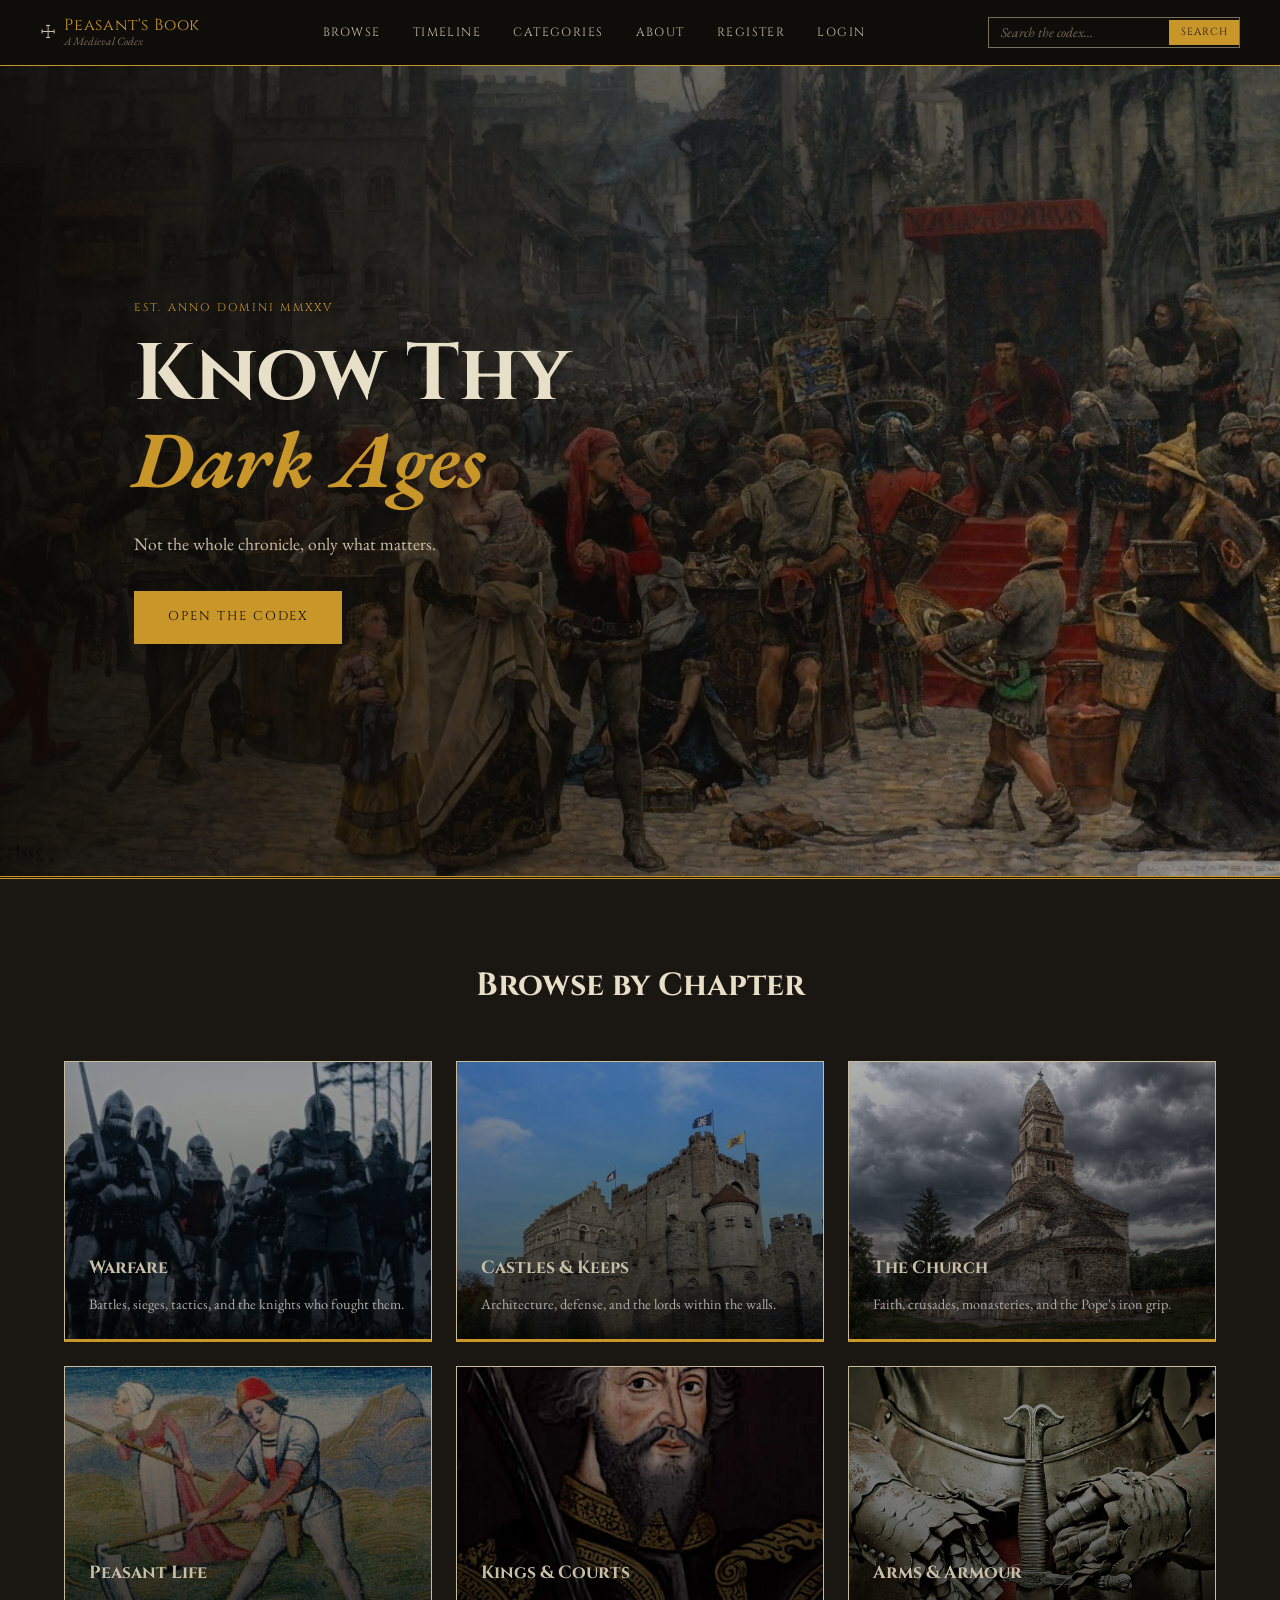
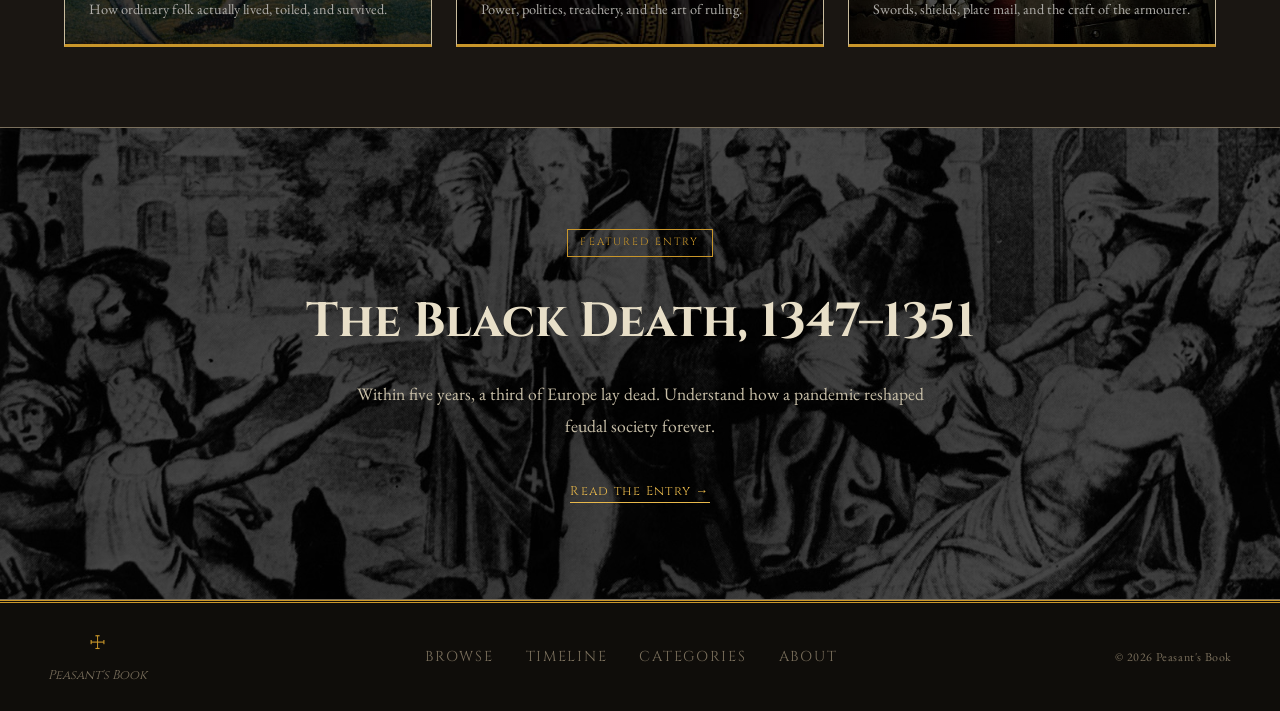
==== commit bfa2be63: "Added a ton of stuff" ====
--- a/html/index.html
+++ b/html/index.html
@@ -25,6 +25,8 @@
                 <a href="#">Timeline</a>
                 <a href="#">Categories</a>
                 <a href="../html/about.html">About</a>
+                <a href="../html/register.html">Register</a>
+                <a href="../html/login.html">Login</a>
             </nav>
 
             <div class="nav-search">
@@ -102,10 +104,10 @@
             </div>
 
             <nav class="footer-nav">
-                <a href="#">Browse</a>
+                <a href="/html/browse.html">Browse</a>
                 <a href="#">Timeline</a>
                 <a href="#">Categories</a>
-                <a href="#">About</a>
+                <a href="/html/about.html">About</a>
             </nav>
 
             <p class="footer-copy">© 2026 Peasant's Book</p>
@@ -113,5 +115,6 @@
         </div>
 
     </footer>
+    <script src="../JavaScript/main.js"></script>
 </body>
 </html>
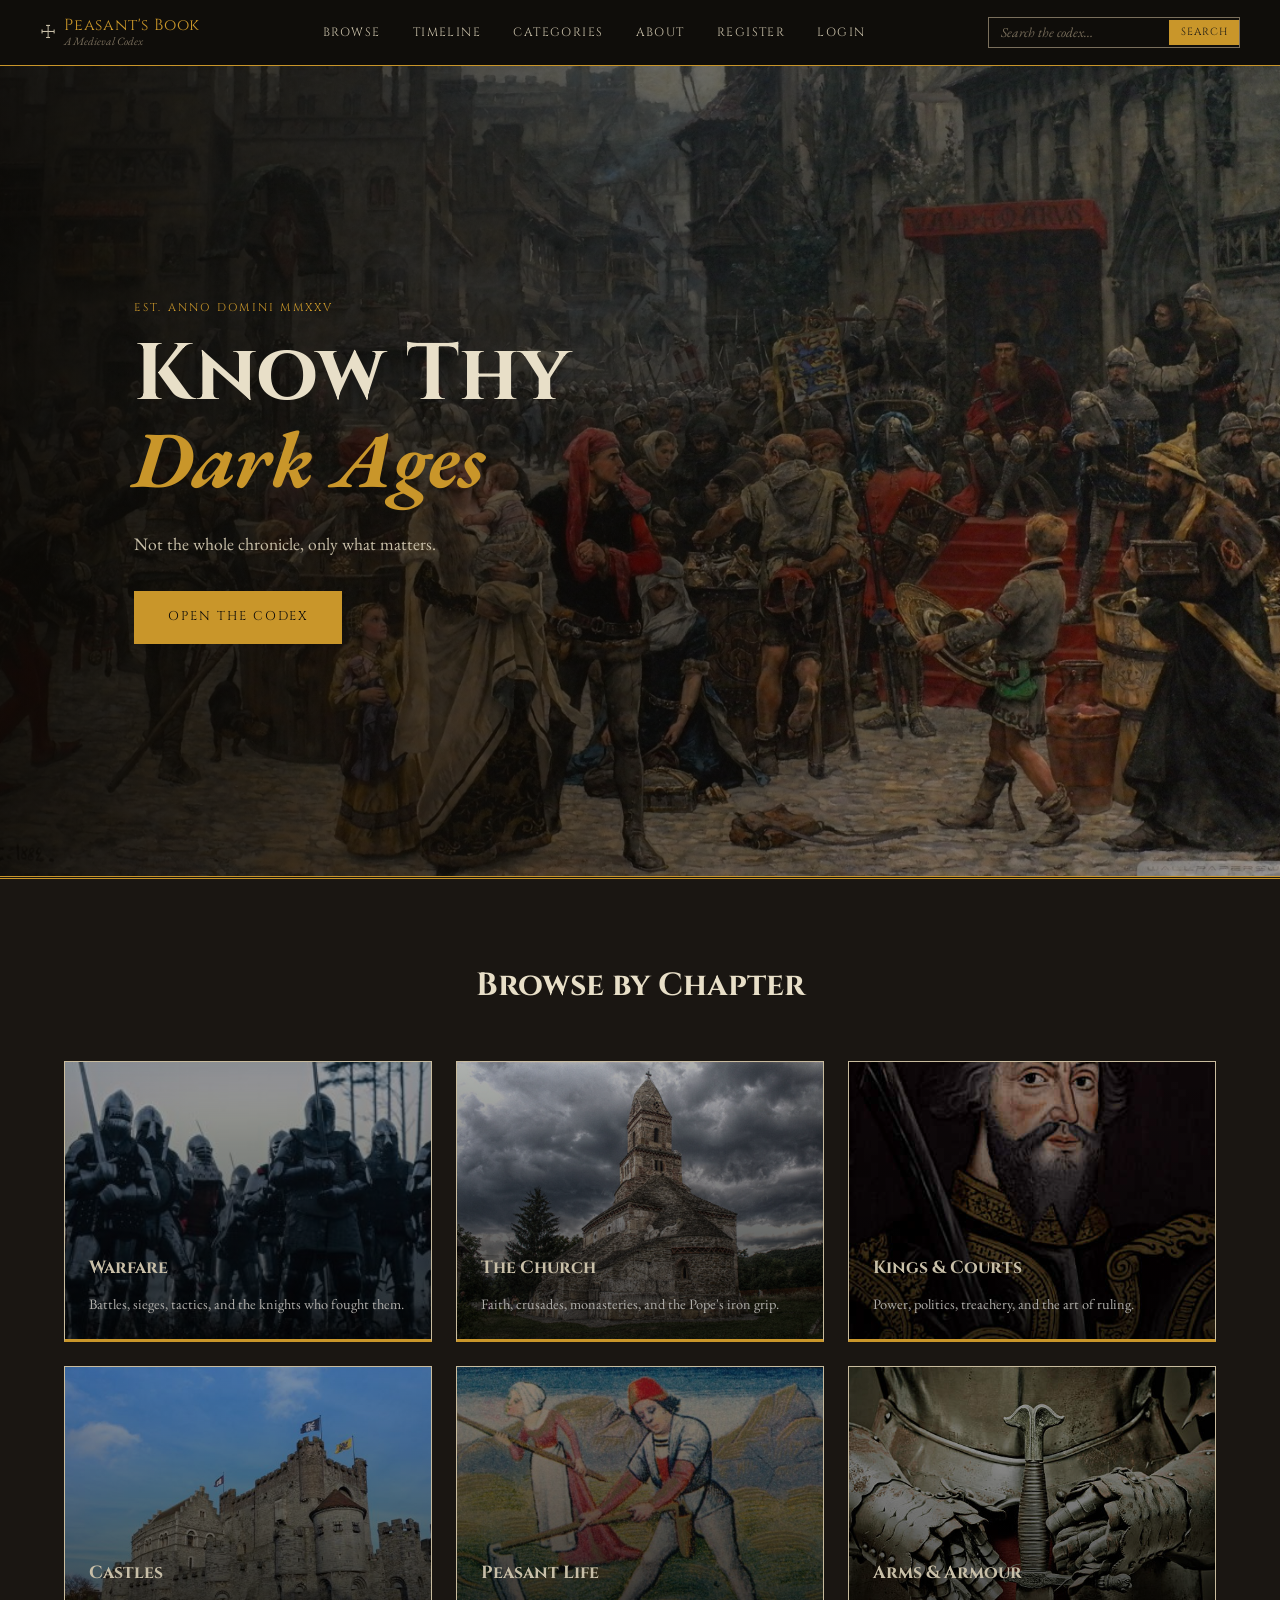
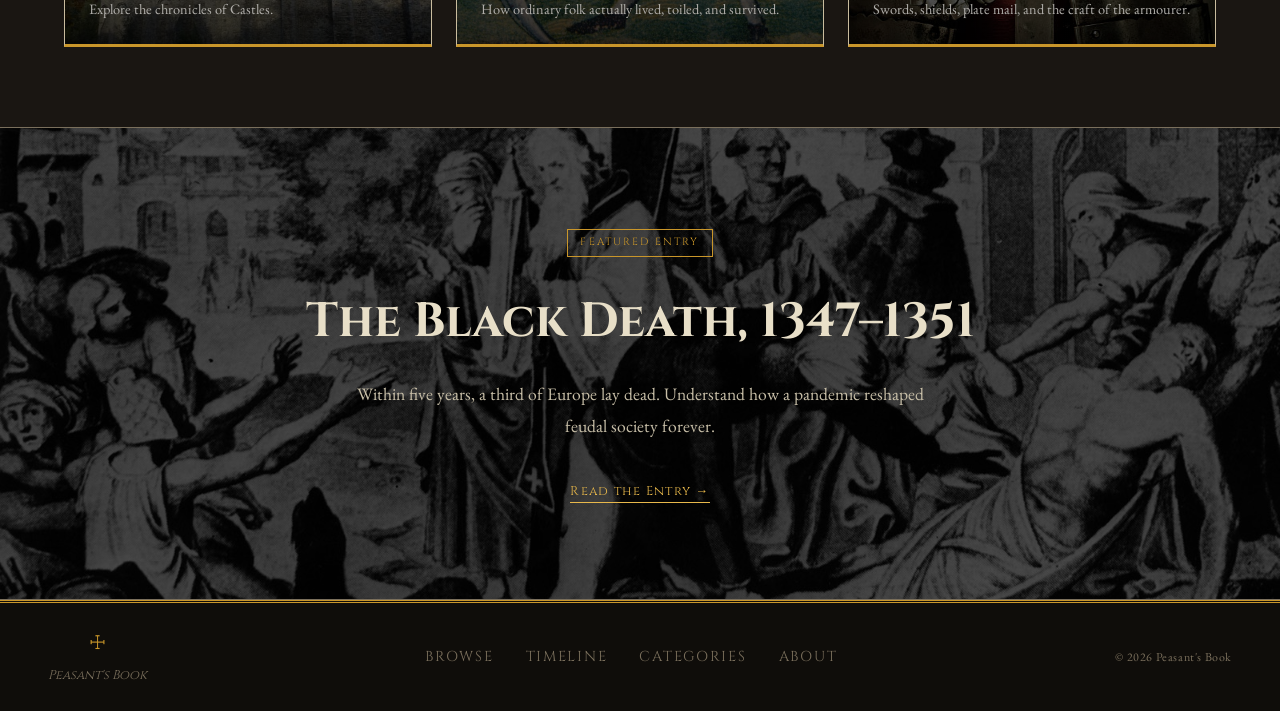
==== commit 891657c5: "full project finished" ====
--- a/html/index.html
+++ b/html/index.html
@@ -22,8 +22,8 @@
 
             <nav>
                 <a href="../html/browse.html">Browse</a>
-                <a href="#">Timeline</a>
-                <a href="#">Categories</a>
+                <a href="../html/timeline.html">Timeline</a>
+                <a href="../html/categories.html">Categories</a>
                 <a href="../html/about.html">About</a>
                 <a href="../html/register.html">Register</a>
                 <a href="../html/login.html">Login</a>
@@ -42,47 +42,13 @@
             <p>Est. Anno Domini MMXXV</p>
             <h1>Know Thy <em>Dark Ages</em></h1>
             <p>Not the whole chronicle, only what matters.</p>
-            <a href="#">Open the Codex</a>
+            <a href="../html/browse.html">Open the Codex</a>
         </div>
     </section>
 
     <section class="categories">
-
         <h2>Browse by Chapter</h2>
-
-        <div class="cards-grid">
-
-            <a href="../html/entry.html" class="card card-warfare">
-                <h3>Warfare</h3>
-                <p>Battles, sieges, tactics, and the knights who fought them.</p>
-            </a>
-
-            <a href="../html/entry.html" class="card card-castles">
-                <h3>Castles & Keeps</h3>
-                <p>Architecture, defense, and the lords within the walls.</p>
-            </a>
-
-            <a href="../html/entry.html" class="card card-church">
-                <h3>The Church</h3>
-                <p>Faith, crusades, monasteries, and the Pope's iron grip.</p>
-            </a>
-
-            <a href="../html/entry.html" class="card card-peasant">
-                <h3>Peasant Life</h3>
-                <p>How ordinary folk actually lived, toiled, and survived.</p>
-            </a>
-
-            <a href="../html/entry.html" class="card card-kings">
-                <h3>Kings & Courts</h3>
-                <p>Power, politics, treachery, and the art of ruling.</p>
-            </a>
-
-            <a href="../html/entry.html" class="card card-arms">
-                <h3>Arms & Armour</h3>
-                <p>Swords, shields, plate mail, and the craft of the armourer.</p>
-            </a>
-        </div>
-
+        <div class="cards-grid" id="home-category-grid"></div>
     </section>
 
     <section class="featured">
@@ -90,7 +56,7 @@
         <span>Featured Entry</span>
         <h2>The Black Death, 1347–1351</h2>
         <p>Within five years, a third of Europe lay dead. Understand how a pandemic reshaped feudal society forever.</p>
-        <a href="../html/entry.html">Read the Entry →</a>
+        <a href="../html/entry.html?id=3">Read the Entry →</a>
 
     </section>
 
@@ -105,8 +71,8 @@
 
             <nav class="footer-nav">
                 <a href="/html/browse.html">Browse</a>
-                <a href="#">Timeline</a>
-                <a href="#">Categories</a>
+                <a href="../html/timeline.html">Timeline</a>
+                <a href="../html/categories.html">Categories</a>
                 <a href="/html/about.html">About</a>
             </nav>
 
--- a/css/style.css
+++ b/css/style.css
@@ -437,6 +437,13 @@
     .header-inner {
         flex-direction: column;
         gap: 1rem;
+        padding: 1rem;
+    }
+
+    .main-nav, nav {
+        gap: 1rem;
+        flex-wrap: wrap;
+        justify-content: center;
     }
 
     .nav-search {
@@ -462,4 +469,9 @@
         gap: 1.5rem;
     }
 
+    .footer-nav {
+        flex-wrap: wrap;
+        justify-content: center;
+    }
+
 }
